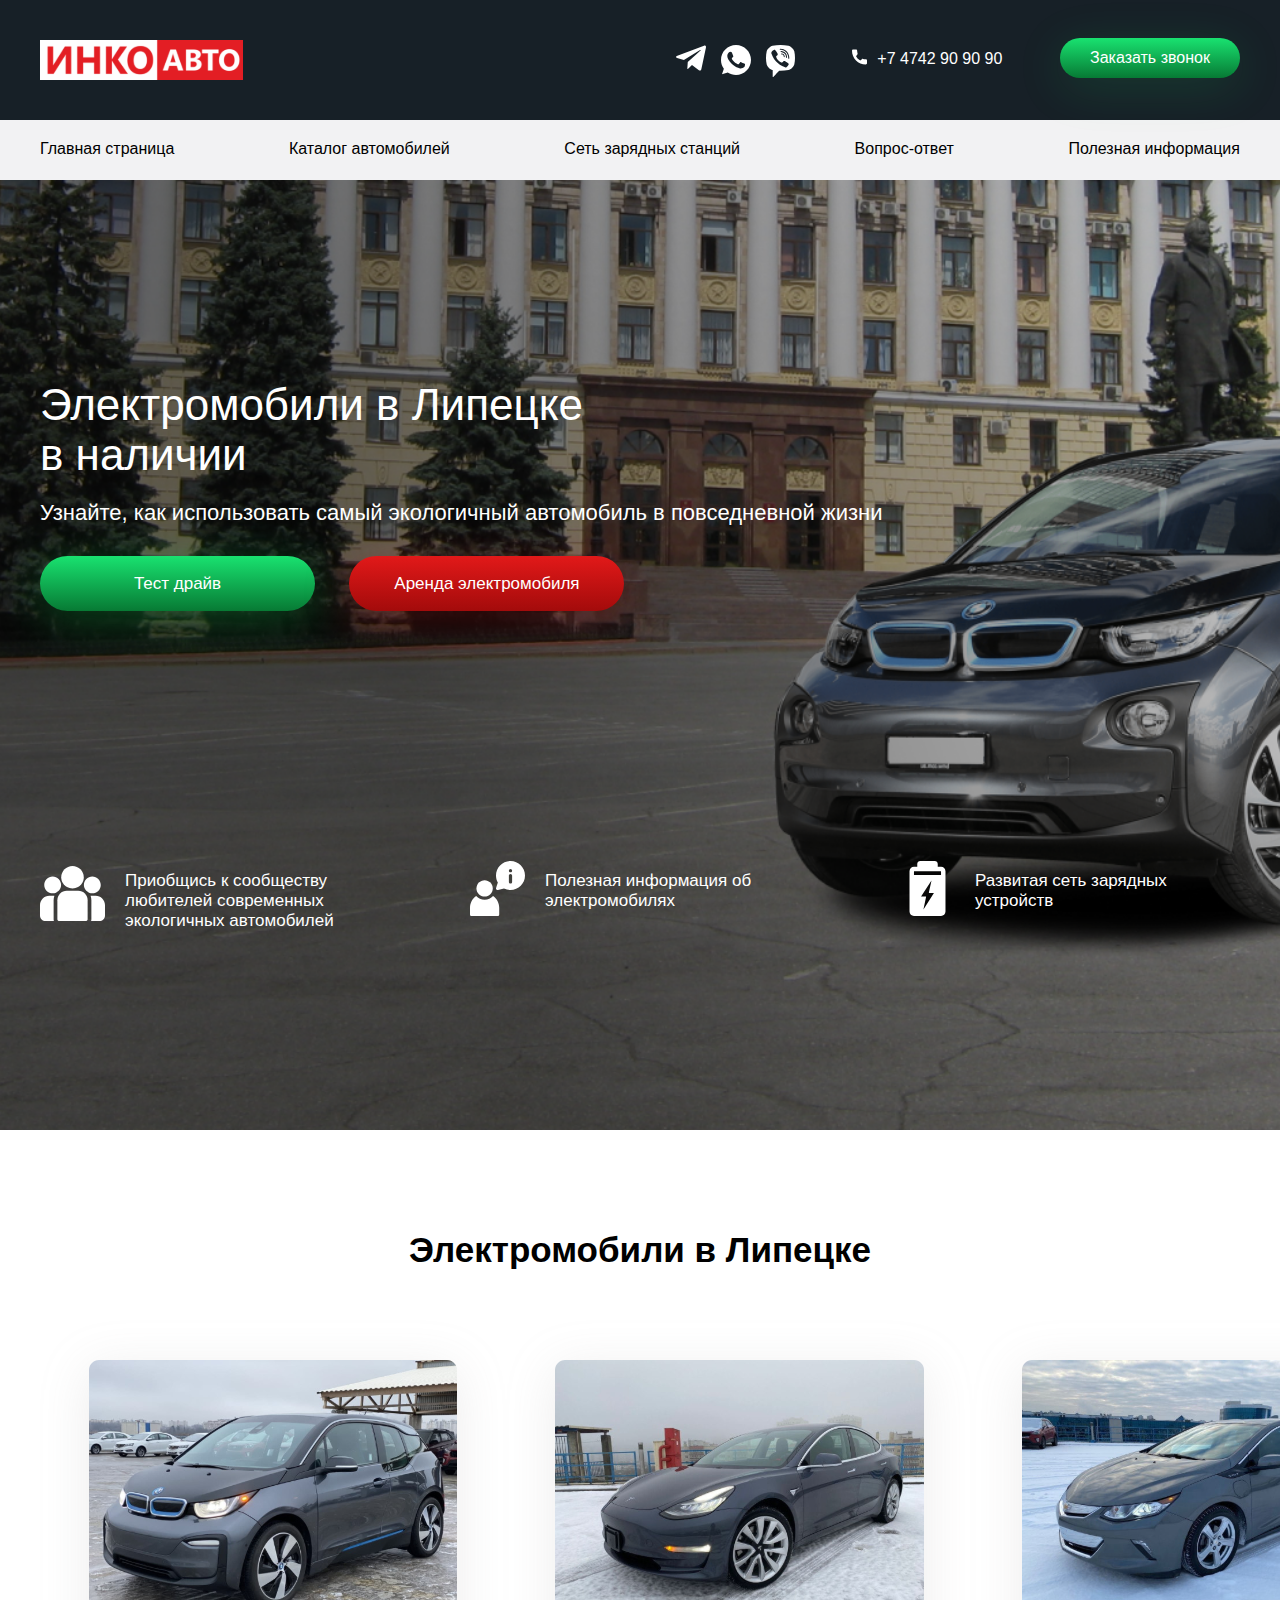
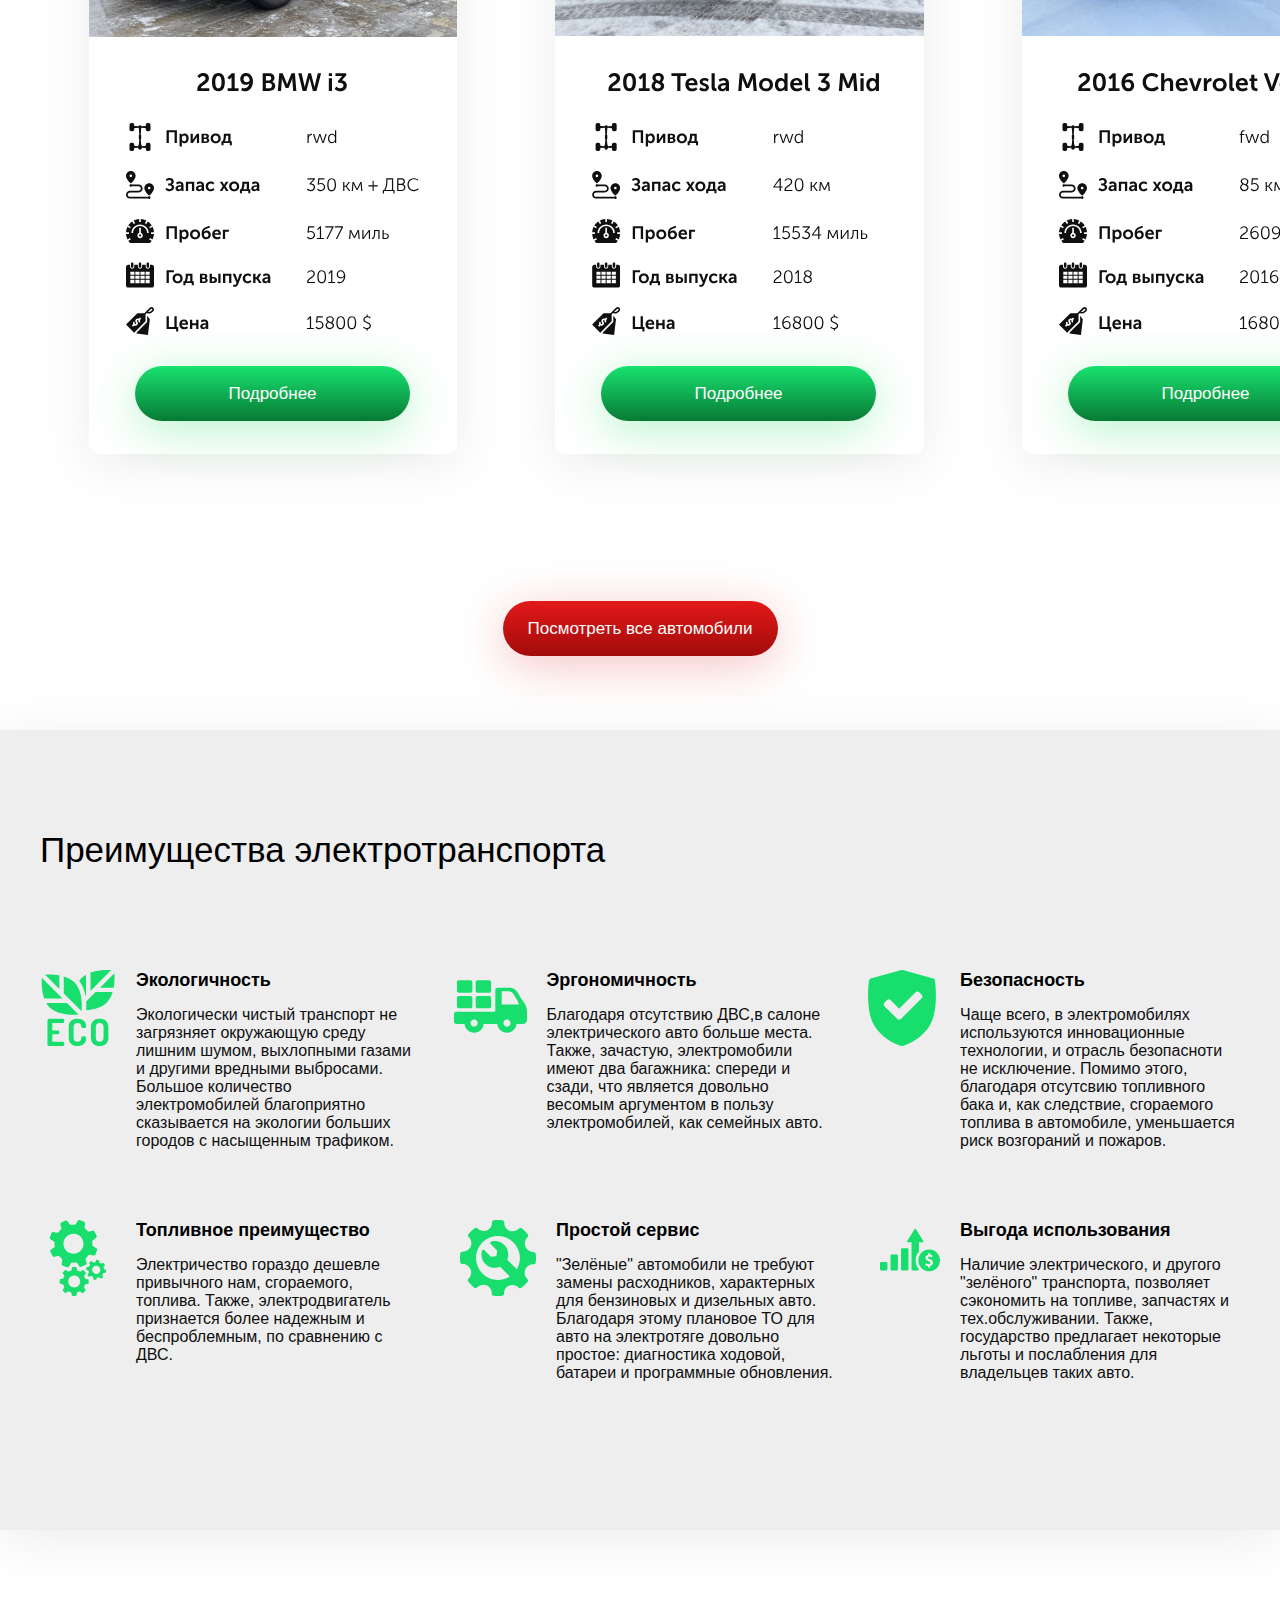
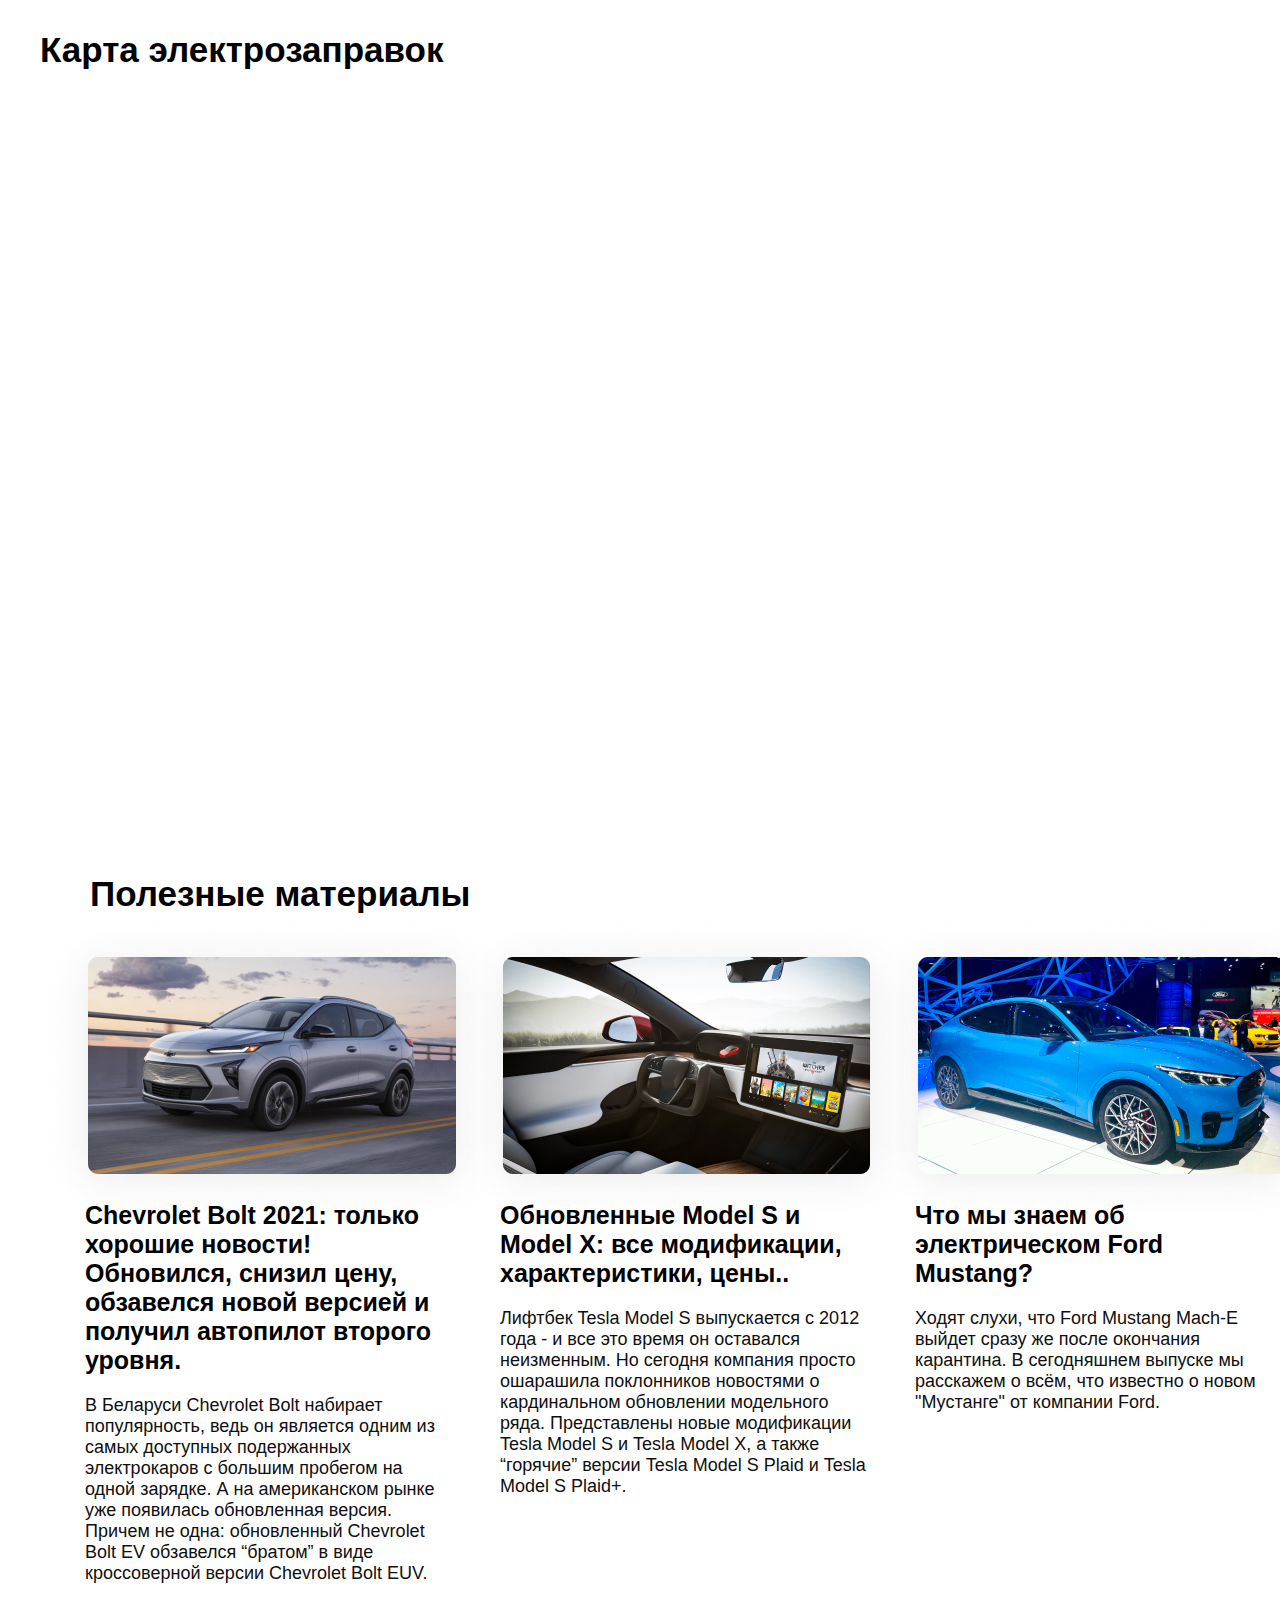
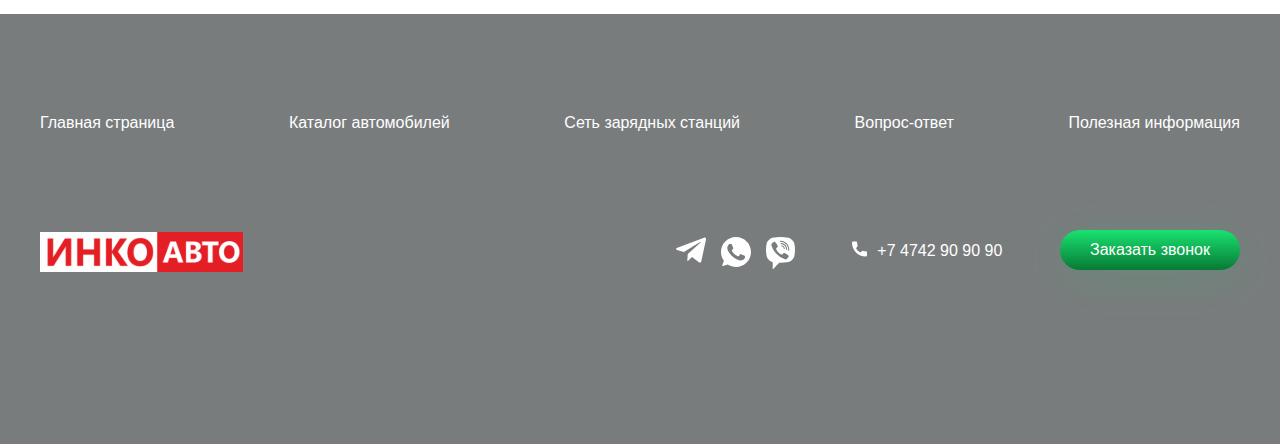
==== index.html @ ccc59e03 "Add files via upload" ====
<!DOCTYPE html>
<html lang="en">
<head>
    <meta charset="UTF-8">
    <meta http-equiv="X-UA-Compatible" content="IE=edge">
    <meta name="viewport" content="width=device-width, initial-scale=1.0">
    <title>IncoAuto</title>
    <link rel="stylesheet" href="css/style.min.css">
</head>
<body>
    <header class="header">
        <div class="close_header">
            <img src="icons/redclose.png" alt="">
        </div>
        <div class="container">
            <nav>
                <div class="header__logo">
                    <img src="icons/logo/Инко Авто 1.svg" alt="logo">
                </div>
        
                <div class="messanges">
                    <div class="messange__item">
                        <img src="icons/message/telegramm.svg" alt="">
                    </div>
                    <div class="messange__item">
                        <img src="icons/message/whatsap.svg" alt="">
                    </div>
                    <div class="messange__item">
                        <img src="icons/message/link.svg" alt="">
                    </div>
                </div>
                <div class="header__phone">
                    <img src="icons/message/phone.svg" alt="">
                    <div class="phone">+7 4742 90 90 90</div>
                </div>
                <button class="phone__btn" data-open >Заказать звонок</button>
            </nav>
        </div>
    </header>

    <div class="menu">
        <div class="container">
            <ul class="menu__items">
                <li class="menu__item"><a href="index.html" class="menu__link">Главная cтраница</a></li>
                <li class="menu__item"><a href="index-catalog.html" class="menu__link">Каталог автомобилей</a></li>
                <li class="menu__item"><a href="index-network.html" class="menu__link">Сеть зарядных станций</a></li>
                <li class="menu__item"><a href="index-qestion.html" class="menu__link">Вопрос-ответ</a></li>
                <li class="menu__item"><a href="index-info.html" class="menu__link">Полезная информация</a></li>
            </ul>
        </div>
    </div>

    <section class="promo">
        <div class="triggers"></div>
            <div class="arrow">
                <span class="rotateR"></span>
                <span class="rotateL"></span>
            </div>
            <div class="hamburger">
                <span></span>
                <span></span>
                <span></span>
            </div>
        
        <div class="container">
            <div class="title title_fz44 promo__title">Электромобили в Липецке<br> в наличии</div>
            <div class="promo__subtitle">Узнайте, как использовать самый экологичный автомобиль в повседневной жизни</div>
            <button class="promo_btn-green btn">Тест драйв</button>
            <button class="promo_btn-red btn">Аренда электромобиля</button>

            <div class="promo__wrapper">
                <div class="promo__item">
                    <div class="item__icon">
                        <img src="icons/promo/group 1.svg" alt="">
                    </div>
                    <div class="descr">Приобщись к сообществу любителей современных экологичных  автомобилей</div>
                </div>
                <div class="promo__item">
                    <div class="item__icon">
                        <img src="icons/promo/information 1.svg" alt="">
                    </div>
                    <div class="descr">Полезная информация об электромобилях</div>
                </div>
                <div class="promo__item mt_item">
                    <div class="item__icon">
                        <img src="icons/promo/battery 1.svg" alt="">
                    </div>
                    <div class="descr">Развитая сеть зарядных устройств</div>
                </div>
            </div>
        </div>
    </section>



    <section class="card">
        <div class="container">
            <div class="title title_fz35 card__title">Электромобили в Липецке </div>
            <div class="card__wrapper">
                <div class="car__photo">
                    <img src="img/cars/1 card (1).svg" alt="">
                    <button class="promo_btn-green btn card__btn">Подробнее</button>
                </div>
                
                <div class="car__photo">
                    <img src="img/cars/2 card.svg" alt="">
                    <button class="promo_btn-green btn card__btn">Подробнее</button>
                </div>
                <div class="car__photo">
                    <img src="img/cars/3 card.svg" alt="">
                    <button class="promo_btn-green btn card__btn">Подробнее</button>
                </div>
            </div>
            <a href="index-catalog.html" class="catalog_link"><button class="promo_btn-red btn red_butn">Посмотреть все автомобили</button></a>
        </div>
    </section>

   <section class="ecodrive">
        <div class="container">
            <div class="title title_fz35 ecodrive__title">Преимущества электротранспорта</div>

            <div class="ecodrive__wrapper">
                <div class="ecodrive__items">
                    
                        <div class="ecodrive_icon">
                            <img src="icons/eco/eco 1.svg" alt="">
                        </div>
                        <div class="eco_text">
                            <div class="title title_fz18 eco__title">Экологичность</div>
                            <div class="ecodrive__descr">Экологически чистый транспорт не загрязняет окружающую среду лишним шумом, выхлопными газами и другими вредными выбросами. Большое количество электромобилей благоприятно сказывается на экологии больших городов с насыщенным трафиком.</div>
                        </div>
                    
                </div>
                <div class="ecodrive__items">
                    
                        <div class="ecodrive_icon">
                            <img src="icons/eco//truck 1.svg" alt="">
                        </div>
                        <div class="eco_text">
                            <div class="title title_fz18 eco__title">Эргономичность</div>
                            <div class="ecodrive__descr">Благодаря отсутствию ДВС,в салоне электрического авто больше места. Также, зачастую, электромобили имеют два багажника: спереди и сзади, что является довольно весомым аргументом в пользу электромобилей, как семейных авто.</div>
                        </div>
                    
                </div>
                <div class="ecodrive__items">
                    
                        <div class="ecodrive_icon">
                            <img src="icons/eco/secure 1.svg" alt="">
                        </div>
                        <div class="eco_text">
                            <div class="title title_fz18 eco__title">Безопасность</div>
                            <div class="ecodrive__descr">Чаще всего, в электромобилях используются инновационные технологии, и отрасль безопасноти не исключение. Помимо этого, благодаря отсутсвию топливного бака и, как следствие, сгораемого топлива в автомобиле, уменьшается риск возгораний и пожаров.</div>
                        </div>
                    
                </div>
                <div class="ecodrive__items mt40px">
                    
                        <div class="ecodrive_icon">
                            <img src="icons/eco/settings 1.svg" alt="">
                        </div>
                        <div class="eco_text">
                            <div class="title title_fz18 eco__title">Топливное преимущество</div>
                            <div class="ecodrive__descr">Электричество гораздо дешевле привычного нам, сгораемого, топлива. Также, электродвигатель признается более надежным и беспроблемным, по сравнению с ДВС.</div>
                        </div>
                    
                </div>
                <div class="ecodrive__items mt40px">
                    
                        <div class="ecodrive_icon">
                            <img src="icons/eco/repairing-service 1.svg" alt="">
                        </div>
                        <div class="eco_text">
                            <div class="title title_fz18 eco__title">Простой сервис</div>
                            <div class="ecodrive__descr">"Зелёные" автомобили не требуют замены расходников, характерных для бензиновых и дизельных авто. Благодаря этому плановое ТО для авто на электротяге довольно простое: диагностика ходовой, батареи и программные обновления.</div>
                        </div>
                    
                </div>
                <div class="ecodrive__items mt40px">
                    
                        <div class="ecodrive_icon">
                            <img src="icons/eco/growth 1.svg" alt="">
                        </div>
                        <div class="eco_text">
                            <div class="title title_fz18 eco__title">Выгода использования</div>
                            <div class="ecodrive__descr">Наличие электрического, и другого "зелёного" транспорта, позволяет сэкономить на топливе, запчастях и тех.обслуживании. Также, государство предлагает некоторые льготы и послабления для владельцев таких авто.</div>
                        </div>
                    
                </div>
            </div>
        </div>
    </section>

    <section class="map">
        <div class="container">
            <div class="title title_fz35 map__title">Карта электрозаправок</div>
        </div>
            <iframe src="https://www.google.com/maps/embed?pb=!1m18!1m12!1m3!1d19380.865412486615!2d39.551150574316395!3d52.61285289999999!2m3!1f0!2f0!3f0!3m2!1i1024!2i768!4f13.1!3m3!1m2!1s0x413a149269acd211%3A0x63f0d8a5ff42d736!2sCharging%20Station!5e0!3m2!1sru!2sru!4v1681631371247!5m2!1sru!2sru" width="100%" height="600" style="border:0;" allowfullscreen="" loading="lazy" referrerpolicy="no-referrer-when-downgrade">
            </iframe>
       
    </section>

    <section class="materials">
        <div class="container">
            <div class="title title_fz35 materials_title">Полезные материалы</div>
            <div class="materials__wrapper">
                <div class="materials__item">
                    <img src="img/material/2022-Chevrolet-BoltEUV-010-1-1280x720_large 1.png" alt="">
                    <div class="materials_text">
                        <div class="title title_fz20 materials__title">Chevrolet Bolt 2021: только хорошие новости! Обновился, снизил цену, обзавелся новой версией   и получил автопилот второго уровня.</div>
                        <div class="materials__descr">В Беларуси Chevrolet Bolt набирает популярность, ведь он является одним из самых доступных подержанных электрокаров с большим пробегом на одной зарядке. А на американском рынке уже появилась обновленная версия. Причем не одна: обновленный Chevrolet Bolt EV обзавелся “братом” в виде кроссоверной версии Chevrolet Bolt EUV.</div>
                    </div>
                </div>
                <div class="materials__item">
                    <img src="img/material/1611824721_6 1.png" alt="">
                    <div class="materials_text">
                        <div class="title title_fz20 materials__title">Обновленные Model S и Model X: все модификации, характеристики, цены..</div>
                        <div class="materials__descr">Лифтбек Tesla Model S выпускается с 2012 года - и все это время он оставался неизменным. Но сегодня компания просто ошарашила поклонников новостями о кардинальном обновлении модельного ряда. Представлены новые модификации Tesla Model S и Tesla Model X,  а также “горячие” версии Tesla Model S Plaid и Tesla Model S Plaid+.</div>
                    </div>
                </div>
                <div class="materials__item">
                    <img src="img/material/Ford_Mustang_Mach-E_GT 1.png" alt="">
                    <div class="materials_text">
                        <div class="title title_fz20 materials__title">Что мы знаем об электрическом Ford Mustang?</div>
                        <div class="materials__descr">Ходят слухи, что Ford Mustang Mach-E выйдет сразу же после окончания карантина. В сегодняшнем выпуске мы расскажем о всём, что известно о новом "Мустанге" от компании Ford.</div>
                    </div>
                </div>
            </div>
        </div>
    </section>

    <footer class="footer">
        <div class="container">
            <ul class="menu__items">
                <li class="menu__item"><a href="#" class="menu__link">Главная cтраница</a></li>
                <li class="menu__item"><a href="#" class="menu__link">Каталог автомобилей</a></li>
                <li class="menu__item"><a href="#" class="menu__link">Сеть зарядных станций</a></li>
                <li class="menu__item"><a href="#" class="menu__link">Вопрос-ответ</a></li>
                <li class="menu__item"><a href="#" class="menu__link">Полезная информация</a></li>
            </ul>
            <nav>
                <div class="header__logo">
                    <img src="icons/logo/Инко Авто 1.svg" alt="logo">
                </div>
        
                <div class="messanges">
                    <div class="messange__item">
                        <img src="icons/message/telegramm.svg" alt="">
                    </div>
                    <div class="messange__item">
                        <img src="icons/message/whatsap.svg" alt="">
                    </div>
                    <div class="messange__item">
                        <img src="icons/message/link.svg" alt="">
                    </div>
                </div>
                <div class="header__phone">
                    <img src="icons/message/phone.svg" alt="">
                    <div class="phone">+7 4742 90 90 90</div>
                </div>
                <button class="phone__btn" data-open>Заказать звонок</button>
            </nav>
        </div>
    </footer>


    <div class="modal">
        <div class="modal__window">
            <div class="modal__content">
                
                <div class="modal_img">
                    <img src="img/modal/connection.png" alt="">
                </div>
                
                <div class="text"> 
                    <div class="close" data-close>
                        <img src="icons/Close.png" alt="">
                    </div>
                    <div class="title title_fz25 modal__title">Заказать обратный звонок</div>
                    <div class="modal__subtitle">Отправьте нам свой номер телефона и мы<br> Вам позвоним!</div>
                    <form action="" class="add">
                        <input required placeholder="Ваше имя" name="name" type="text" class="modal_input" >
                        <input required placeholder="Ваш номер телефона" name="phone" type="phone" class="modal_input">
                        <div class="policy"><input type="checkbox" class="checkbox">Я принимаю пользовательское соглашение</div>
                        <button class="modal_btn">Отправить</button>
                    </form>
                </div>
            </div>
        </div>
    </div>

    <script src="js/script.js"></script>
</body>
</html>
---- css/style.min.css ----
.title_fz44{font-size:44px}.title_fz35{font-size:35px}.title_fz18{font-size:18px}.title_fz25{font-size:25px}.card{min-height:1100px}.card__wrapper{display:flex;justify-content:space-around;margin-top:50px}.card .card__btn{position:relative;top:-180px;left:95px}.card__title{font-weight:700;text-align:center}.card .btn{margin-top:30px;font-size:17px;color:#fff;width:275px;height:55px;border:none;border-radius:50px}.card .btn:hover{background:#fff;color:#000;transition:.6s}.card .catalog_link{text-decoration:none}.card .red_butn{display:block;margin:0 auto;margin-top:0}.catalog{min-height:2850px}.catalog__wrapper{display:flex;justify-content:space-around}.catalog .margin-top{margin-top:50px}.catalog__photo{height:720px}.catalog__btn{position:relative;top:-180px;left:95px}.catalog__title{font-weight:700}.catalog .btn{margin-top:30px;font-size:17px;color:#fff;width:275px;height:55px;border:none;border-radius:50px}.catalog .btn:hover{background:#fff;color:#000;transition:.6s}.catalog .red_butn{display:block;margin:0 auto;margin-top:0}.catalog .offer_slider{width:650px;margin-top:50px;display:flex;flex-direction:column;align-items:flex-end}.catalog .offer__slider-counter{display:flex;justify-content:center;align-items:center;font-size:24px;color:rgba(0,0,0,.5)}.catalog .offer__slide{width:100%;height:390px}.catalog .offer__slide img{width:100%;height:100%;-o-object-fit:cover;object-fit:cover}.catalog .offer__slider-next{margin-left:10px;cursor:pointer}.catalog .offer__slider #current{font-size:48px;font-weight:700;text-align:center;color:#000}.catalog .offer__slider-prev{margin-right:10px;cursor:pointer}.catalog .offer__slider-wrapper{width:50%;margin-top:15px;box-shadow:0 4px 30px rgba(0,0,0,.25);display:block;margin:0 auto}.ecodrive{height:700px;background-color:#eee;box-shadow:0px 9px 49px rgba(142,136,136,.16)}.ecodrive__wrapper{margin-top:100px;flex-wrap:wrap;display:flex;justify-content:space-between}.ecodrive .eco__title{font-weight:700}.ecodrive__items{display:flex}.ecodrive__descr{margin-top:15px;font-size:16px;color:#0f0f10}.ecodrive .eco_text{width:280px;margin-left:20px}.ecodrive .mt40px{margin-top:70px}.footer{height:330px;padding-top:100px;background:#797c7d}.footer .menu__items{display:flex;justify-content:space-between}.footer .menu__item a{color:#fff}.footer nav{display:flex;justify-content:space-between;margin-top:90px}.footer .messanges{display:flex;margin-left:360px;margin-top:15px}.footer .messanges .messange__item{margin-left:15px;cursor:pointer}.footer .header__logo{margin-top:10px;cursor:pointer}.footer .header__phone{display:flex}.footer .header__phone img{width:15px}.footer .header__phone .phone{color:#fff;font-size:16px;margin-top:20px;margin-left:10px}.footer .phone__btn{width:180px;height:40px;cursor:pointer;background:linear-gradient(360deg, #077A34 0%, #19E270 100%);box-shadow:0px 9px 48px rgba(24,220,109,.15);border-radius:43px;border:none;color:#fff;font-size:16px;margin-top:8px}.footer .phone__btn:hover{background:#fff;color:#000;border:1px solid #18de6e}.header{height:90px;background-color:#172027;padding-top:30px}.header nav{display:flex;justify-content:space-between}.header .messanges{display:flex;margin-left:360px;margin-top:15px}.header .messanges .messange__item{margin-left:15px;cursor:pointer}.header .header__logo{margin-top:10px;cursor:pointer}.header .header__phone{display:flex}.header .header__phone img{width:15px}.header .header__phone .phone{color:#fff;font-size:16px;margin-top:20px;margin-left:10px}.header .phone__btn{width:180px;height:40px;cursor:pointer;background:linear-gradient(360deg, #077A34 0%, #19E270 100%);box-shadow:0px 9px 48px rgba(24,220,109,.15);border-radius:43px;border:none;color:#fff;font-size:16px;margin-top:8px}.header .phone__btn:hover{background:#fff;color:#000;border:1px solid #18de6e}.information{min-height:1500px}.information_item{display:flex;justify-content:space-between}.information .info_text{margin-top:40px}.information .info_title{font-size:25px;color:#0f0f10;font-weight:600}.information .info_descr{margin-top:20px;font-size:17px;color:#0f0f10}.map__title{font-weight:700}.map iframe{margin-top:100px}.materials__wrapper{display:flex;justify-content:space-between}.materials_title{font-weight:700;margin-left:50px}.materials__item{width:370px}.materials_text{position:relative;left:45px;bottom:30px}.materials__title{font-weight:700;font-size:25px}.materials__descr{font-size:18px;margin-top:20px;color:#0f0f10}.menu{height:40px;background:#f2f2f3;padding-top:20px}.menu .menu__items{display:flex;justify-content:space-between}.menu__item{list-style-type:none}.menu__link{color:#000}.menu__link:hover{text-decoration:underline}.modal{position:fixed;top:0;left:0;z-index:1050;width:100%;display:none;height:100%;overflow:hidden;background-color:rgba(0,0,0,.5)}.modal__window{max-width:950px;margin:250px auto}.modal__content{display:flex;position:relative;width:100%;background-color:#fff;border-radius:4px;max-height:473px}.modal .text{width:475px}.modal .add{display:flex;flex-direction:column;margin-top:20px;align-items:center}.modal_input{width:320px;height:55px;background:#fff;box-shadow:0px 5px 48px rgba(49,47,47,.1);border-radius:43px;margin-top:15px;border:none;font-size:17px;padding:0 10px 0 10px}.modal .policy{margin-top:15px}.modal_btn{width:316px;height:52px;background:linear-gradient(360deg, #077A34 0%, #19E270 100%);box-shadow:0px 9px 48px rgba(24,220,109,.322);border-radius:43px;border:none;font-size:17px;line-height:18px;text-align:center;color:#fff;margin-top:30px;cursor:pointer}.modal_btn:hover{background:#fff;color:#18de6e;transition:1s;border:1px solid #18de6e}.modal__title{text-align:center;margin-top:60px;font-weight:700}.modal__subtitle{text-align:center}.modal .close{position:absolute;top:15px;right:15px;cursor:pointer}.network{min-height:850px}.network iframe{margin-top:50px}.network__title{font-weight:700}.network .restange_textarea{width:440px;height:110px;background:#fff;box-shadow:0px 5px 48px rgba(49,47,47,.1);border-radius:10px;border:none;padding:20px 10px 0 20px;margin-top:15px;font-size:17px;line-height:18px;color:#c6c5c5}.network .restange__window{max-width:1140px;margin:250px auto;box-shadow:0px 5px 48px rgba(49,47,47,.1)}.network .restange__content{display:flex;width:100%;background-color:#fff;border-radius:4px;max-height:580px}.network .restange .text{width:475px}.network .restange .add{display:flex;flex-direction:column;margin-top:20px;align-items:center}.network .restange_input{width:445px;height:55px;background:#fff;box-shadow:0px 5px 48px rgba(49,47,47,.1);border-radius:43px;margin-top:15px;border:none;font-size:17px;padding:0 20px 0 10px}.network .restange .subinput{margin-top:15px;text-align:center}.network .restange_btn{width:316px;height:52px;background:linear-gradient(360deg, #077A34 0%, #19E270 100%);box-shadow:0px 9px 48px rgba(24,220,109,.322);border-radius:43px;border:none;font-size:17px;line-height:18px;text-align:center;color:#fff;margin-top:30px;cursor:pointer}.network .restange_btn:hover{background:#fff;color:#18de6e;transition:1s;border:1px solid #18de6e}.network .restange__title{margin-top:30px;font-weight:700;font-size:20px}.network .restange_img img{height:675px;width:600px;position:relative;bottom:43px;right:44px}.promo{height:750px;padding-top:200px;background:url("../img/section__promo/main_bg.png") center center/cover no-repeat}.promo__title{color:#fff}.promo__subtitle{font-size:22px;color:#fff;margin-top:20px}.promo_btn-green{background:linear-gradient(360deg, #077A34 0%, #19E270 100%);box-shadow:0px 9px 48px rgba(24,220,83,.308)}.promo_btn-red{background:linear-gradient(360deg, #a30b0b 0%, #e21919 100%);box-shadow:0px 9px 48px rgba(220,24,24,.26);margin-left:30px}.promo .btn{margin-top:30px;font-size:17px;color:#fff;width:275px;height:55px;border:none;border-radius:50px}.promo .btn:hover{background:#fff;color:#000;transition:.6s}.promo__wrapper{display:flex;justify-content:space-between;margin-top:250px}.promo__item{display:flex;width:340px}.promo__item .descr{margin-left:20px;margin-top:10px;font-size:17px;color:#fff}.question{min-height:900px}.question_title{font-weight:700}.question__title{font-size:35px;font-weight:700;margin-top:50px}.question__wrapper{margin-top:100px}.question_item{width:1120px;box-shadow:0px 5px 48px rgba(49,47,47,.144);border-radius:20px;padding:10px 30px 10px 30px;margin-top:20px}.question_reimes{width:1100px;display:flex;justify-content:space-between;align-items:center}.question_text{font-size:20px;color:#0f0f10;font-weight:700}.question .question_arrow.active{transform:rotate(180deg)}.question_reimer .question_descr{position:absolute;visibility:hidden;opacity:0;width:1110px;margin-top:15px}.question_reimer .question_descr.active{visibility:visible;opacity:1}section{padding-top:100px}a{text-decoration:none}::-webkit-scrollbar{width:0}*{font-family:"Roboto",sans-serif;padding:0;margin:0}.arrow{z-index:10;transform:rotate(-90deg);position:absolute;top:20px;left:20px;height:20px;display:flex;flex-direction:column;justify-content:space-between;align-items:flex-end;cursor:pointer}.arrow span{display:none;width:30px;height:3px;background-color:#fff}.arrow .rotateR{transform:rotate(-37deg)}.arrow .rotateL{transform:rotate(37deg)}.triggers{position:absolute;top:0;left:0;width:100%;display:none;height:56px;background-color:rgba(0,0,0,.438)}.hamburger{position:absolute;top:20px;right:20px;height:20px;display:flex;flex-direction:column;justify-content:space-between;align-items:flex-end;cursor:pointer}.hamburger span{display:none;width:35px;height:3px;background-color:#fff}.close_header{position:absolute;display:none;top:15px;right:15px;cursor:pointer}@media(max-width: 1200px){.header{padding-right:20px;padding-left:20px}.header .messanges{margin-left:200px}.menu .menu__items{display:flex;justify-content:space-around}.promo{padding-left:40px;padding-right:40px}.promo__wrapper{flex-wrap:wrap;justify-content:space-around;margin-top:160px}.promo__item{width:457px}.promo .mt_item{margin-top:30px}.card{min-height:1740px}.card__wrapper{flex-wrap:wrap}.card .car__photo{width:466px;height:730px}.card .red_butn{margin-top:50px}}@media(max-width: 992px){.promo__title{font-size:40px}.promo__subtitle{font-size:18px}.promo .btn{width:245px}.promo__wrapper{margin-top:120px}.promo__wrapper .item__icon img{width:50px}.promo__wrapper .promo__item{width:305px;margin-top:20px}.promo__wrapper .descr{font-size:15px}.arrow span{display:block}.triggers{display:block}.hamburger span{display:block}.close_header{display:block}.header{position:fixed;top:0;left:-100%;height:100vh;width:30%;z-index:11;visibility:hidden;opacity:0;transition:.4s all;padding:30px;background-color:rgba(0,0,0,.5)}.header.active{left:0;visibility:visible;opacity:1}.header nav{display:flex;flex-direction:column}.header .header__logo{display:block;margin:0 auto;margin-top:60px}.header .phone__btn{position:absolute;bottom:100px;left:54px;display:block;margin:0 auto}.header .header__phone{position:absolute;bottom:150px;left:60px}.header .header__phone .phone{margin-top:2px;font-size:18px}.header .messanges{position:absolute;bottom:180px;margin-left:41px}.menu{position:fixed;top:-100%;height:200px;width:100%;z-index:10;visibility:hidden;opacity:0;transition:.4s all;padding-top:20px;background-color:rgba(0,0,0,.5)}.menu.active{top:0;visibility:visible;opacity:1}.menu__link{font-size:18px;color:#fff}.menu .menu__items{display:flex;flex-direction:column;align-items:center}.menu__item{margin-top:15px}.card{min-height:2450px}.card .red_butn{margin-top:50px}}.container{max-width:1200px;display:block;margin:0 auto}.offer__slider-prev img{width:100px}.offer__slider-next img{width:100px;transform:rotate(180deg)}.wrapper_mt{margin-top:50px}.btn{margin-top:30px;font-size:17px;color:#fff;width:275px;height:55px;border:none;border-radius:50px}.btn:hover{background:#fff;color:#000;transition:.6s}.height{height:150px}.show{display:block}.hide{display:none}/*# sourceMappingURL=style.min.css.map */
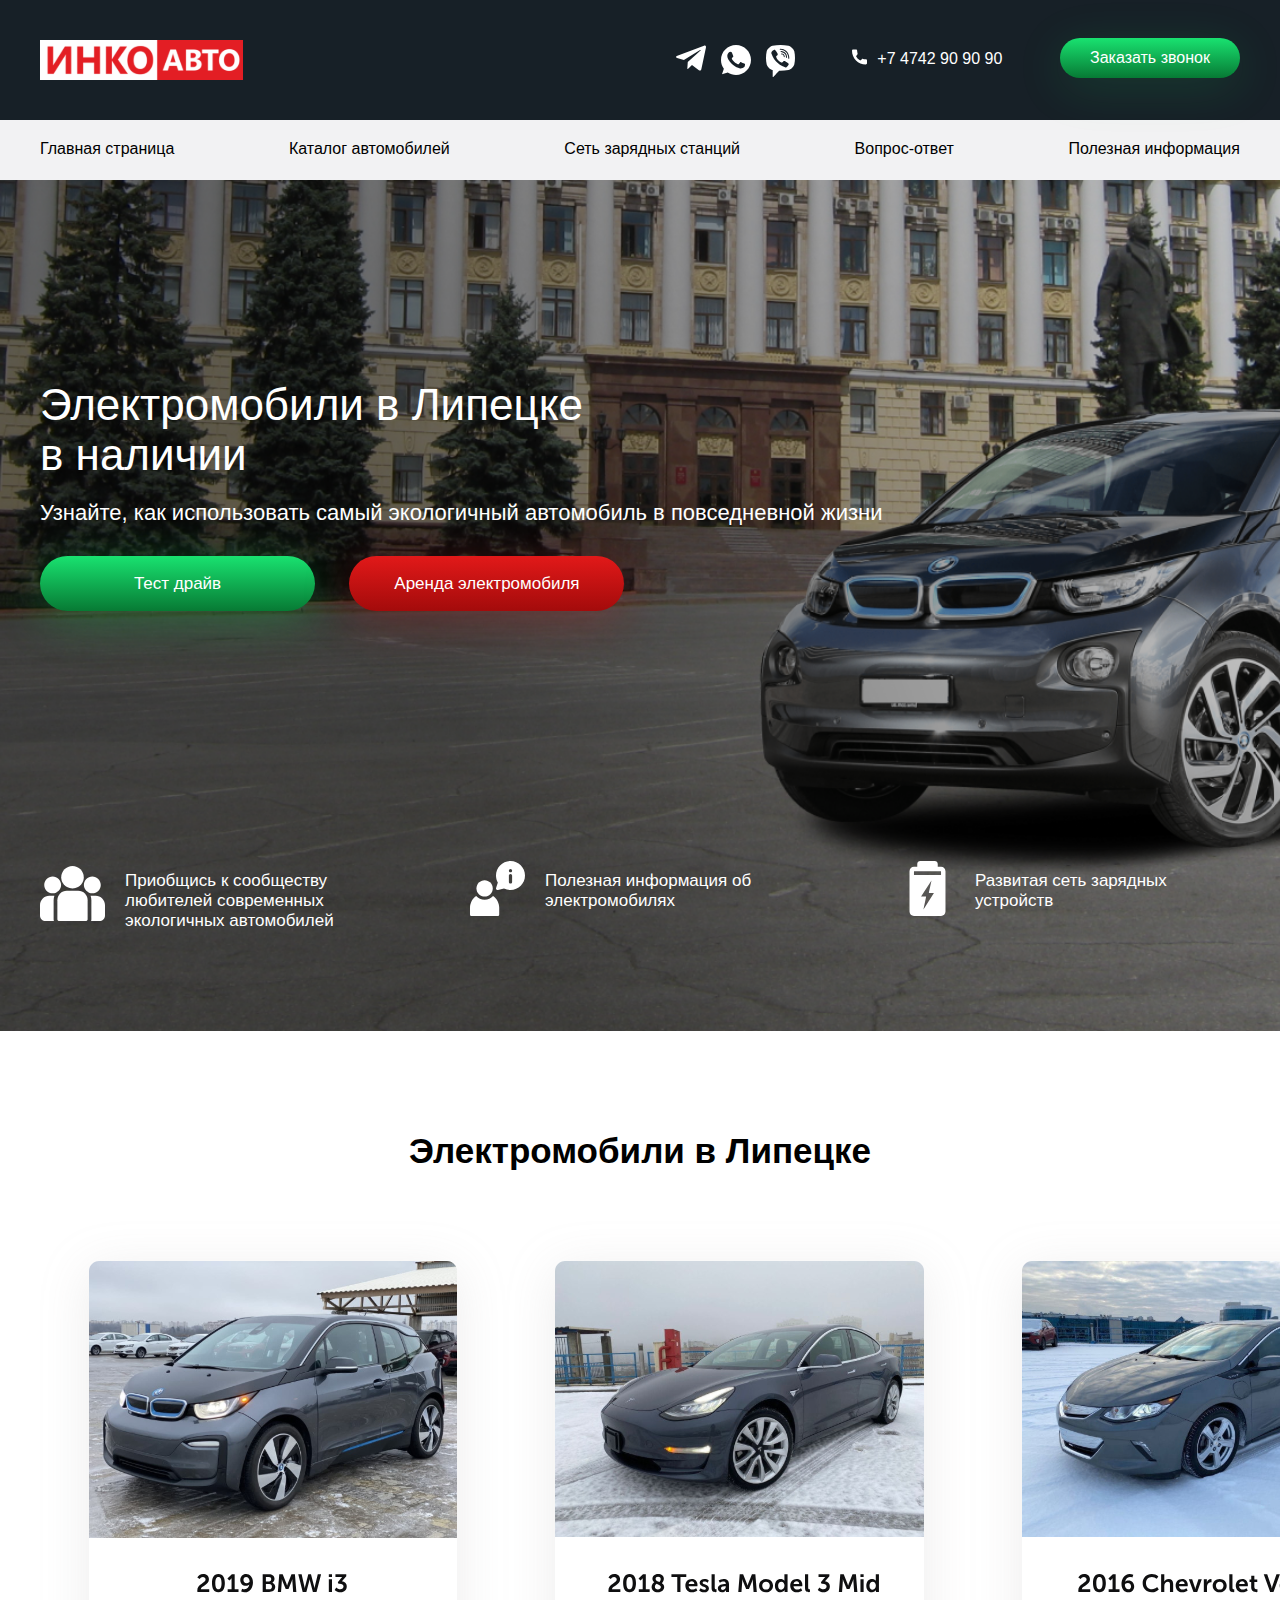
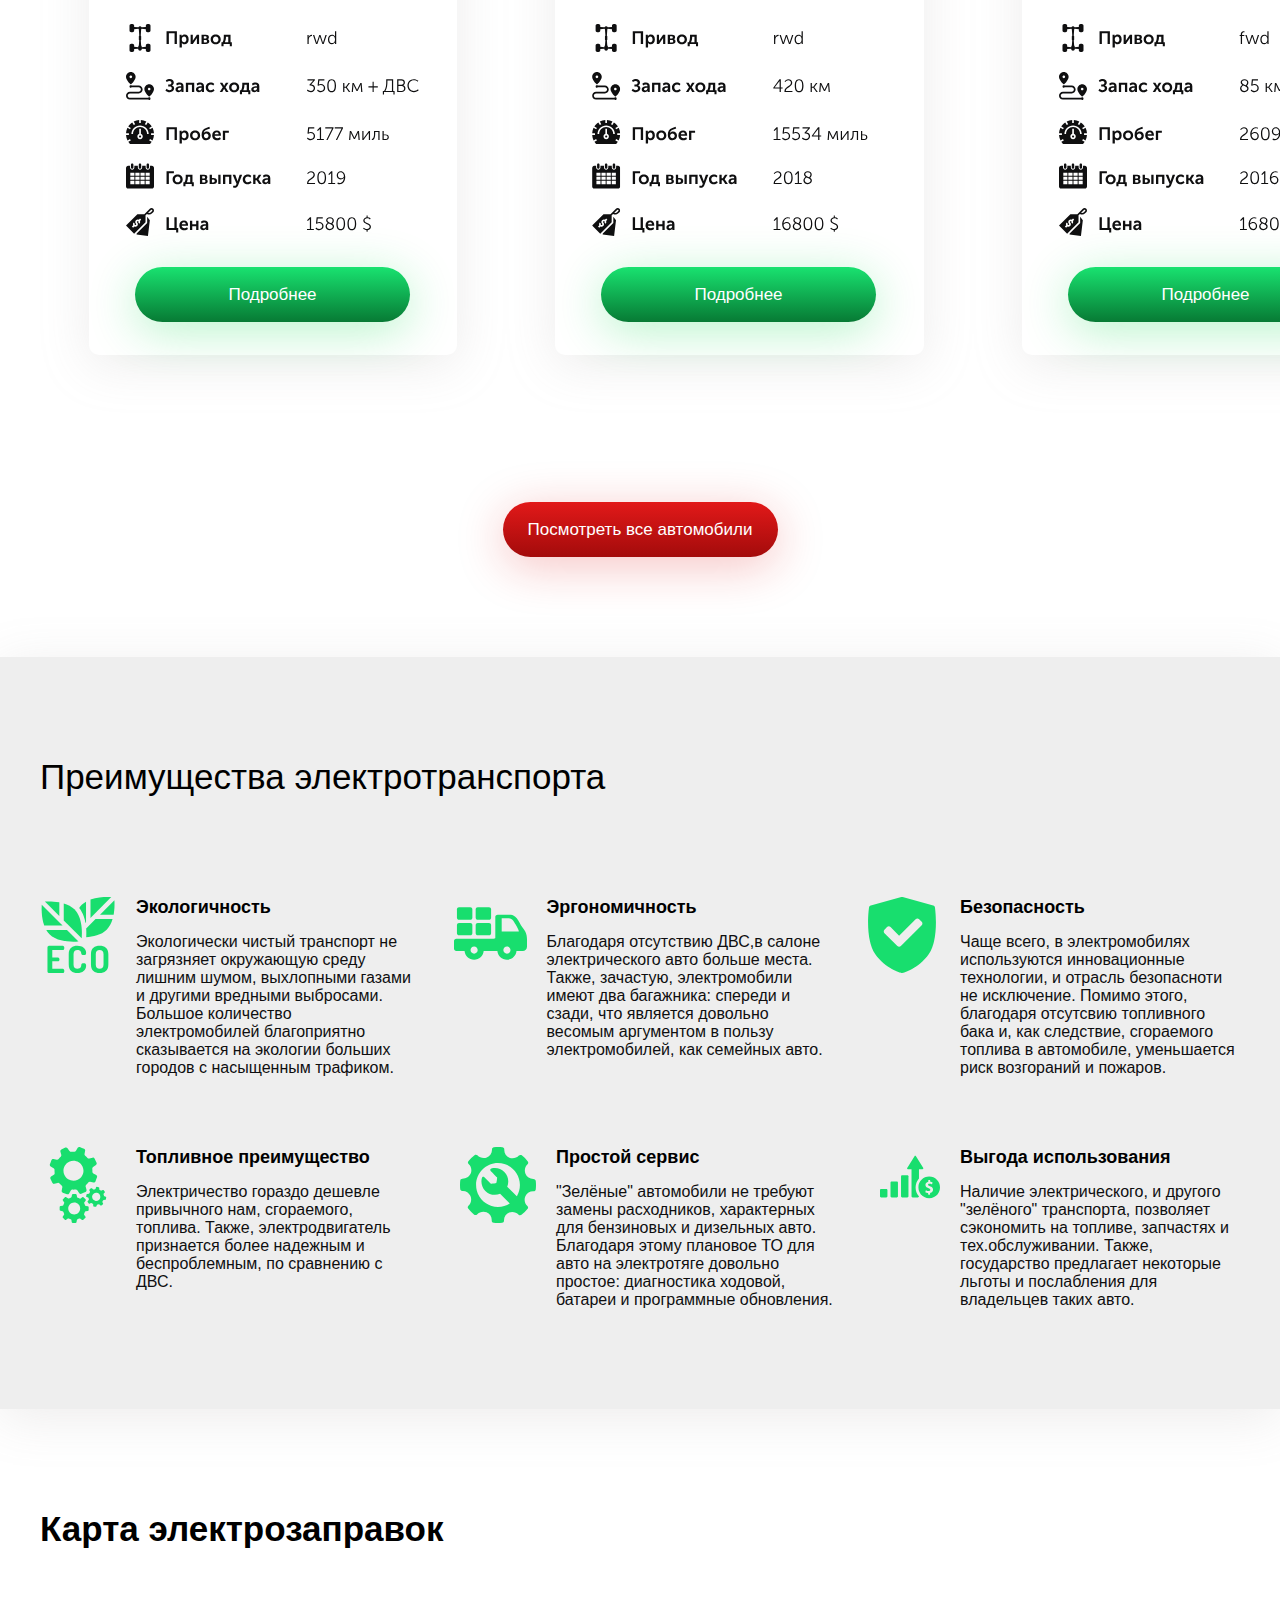
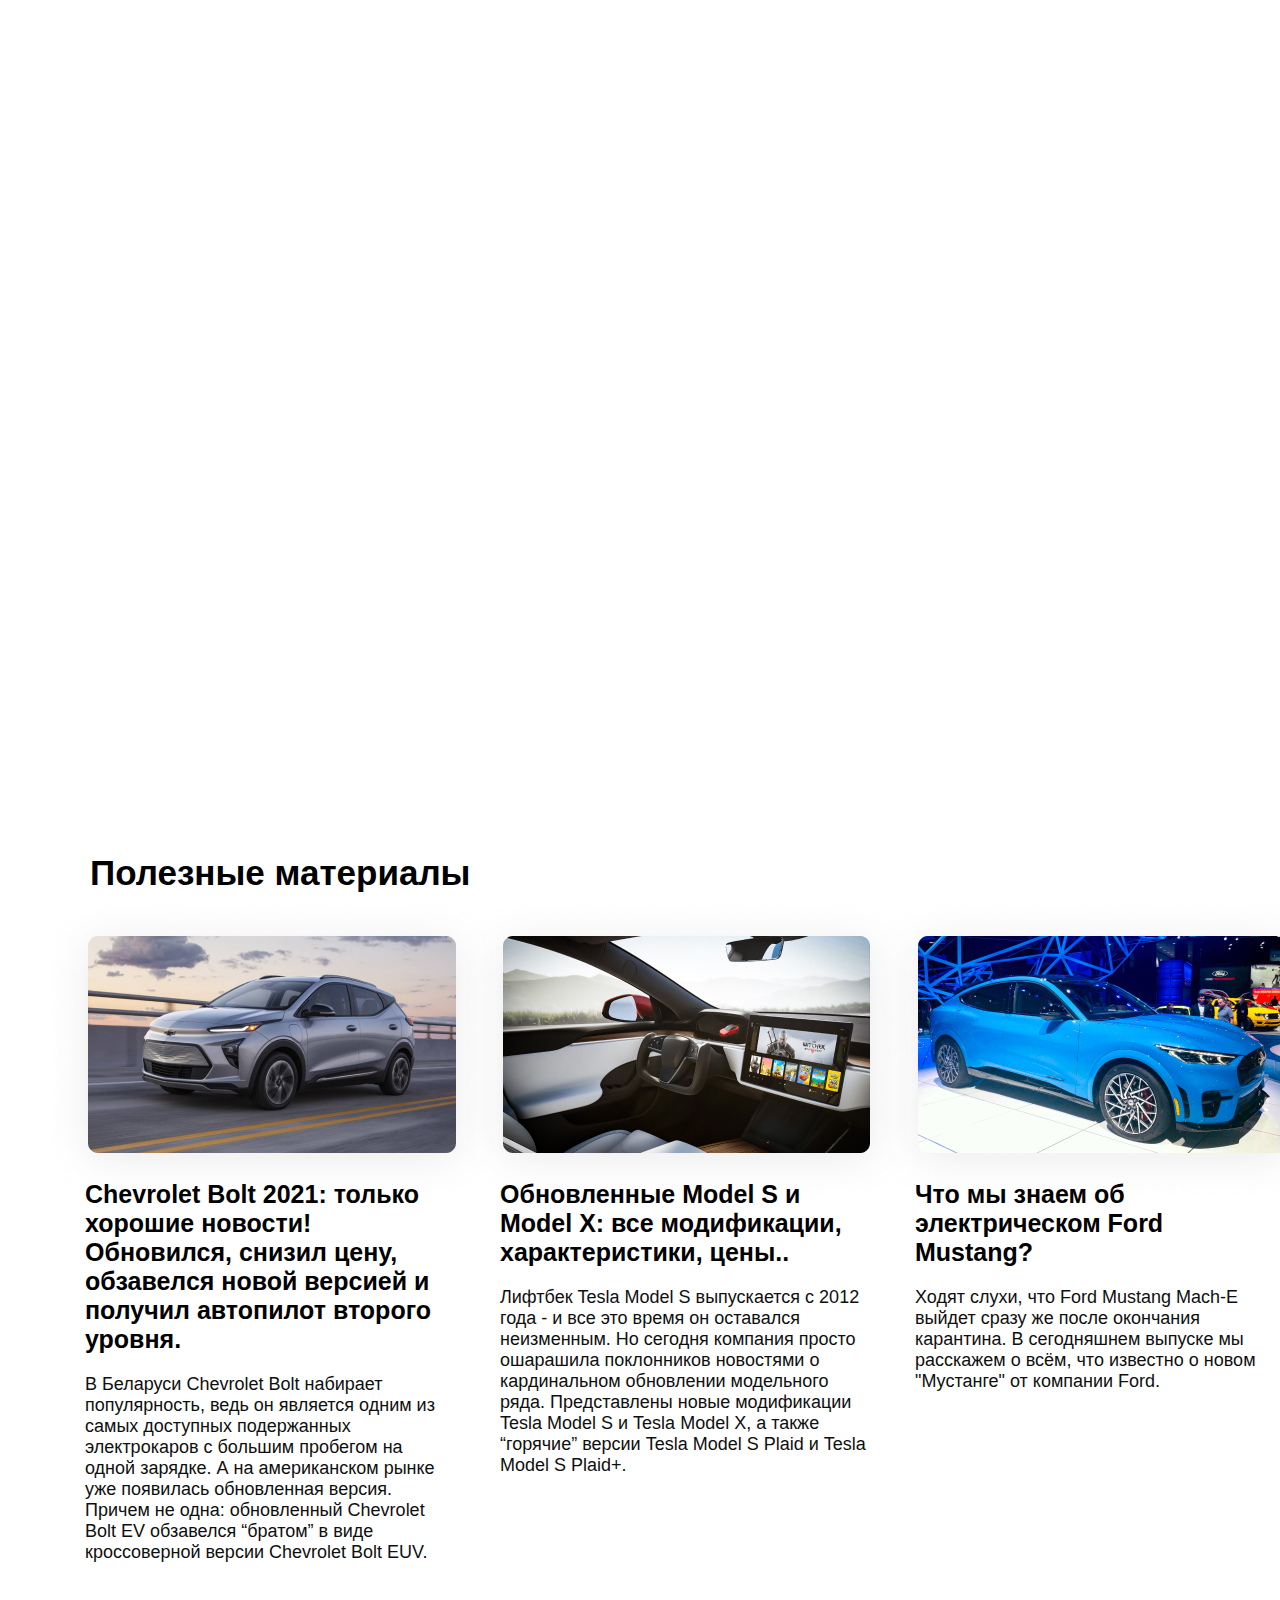
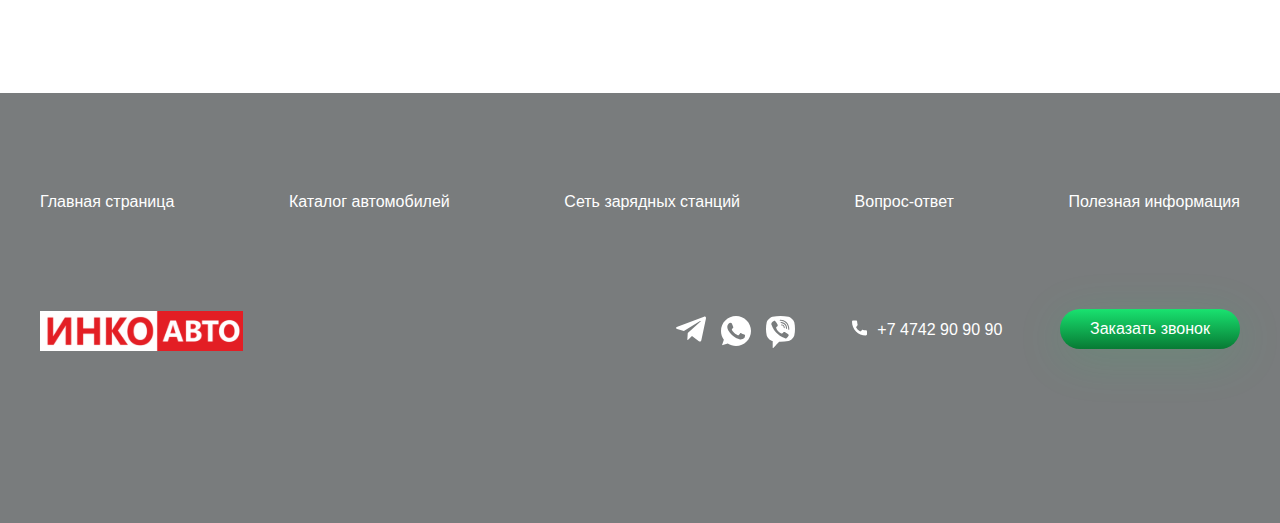
==== commit 0efce91e: "Add files via upload" ====
--- a/index.html
+++ b/index.html
@@ -14,9 +14,9 @@
         </div>
         <div class="container">
             <nav>
-                <div class="header__logo">
+                <a href="index.html" class="header__logo">
                     <img src="icons/logo/Инко Авто 1.svg" alt="logo">
-                </div>
+                </a>
         
                 <div class="messanges">
                     <div class="messange__item">
@@ -231,16 +231,16 @@
     <footer class="footer">
         <div class="container">
             <ul class="menu__items">
-                <li class="menu__item"><a href="#" class="menu__link">Главная cтраница</a></li>
-                <li class="menu__item"><a href="#" class="menu__link">Каталог автомобилей</a></li>
-                <li class="menu__item"><a href="#" class="menu__link">Сеть зарядных станций</a></li>
-                <li class="menu__item"><a href="#" class="menu__link">Вопрос-ответ</a></li>
-                <li class="menu__item"><a href="#" class="menu__link">Полезная информация</a></li>
+                <li class="menu__item"><a href="index.html" class="menu__link">Главная cтраница</a></li>
+                <li class="menu__item"><a href="index-catalog.html" class="menu__link">Каталог автомобилей</a></li>
+                <li class="menu__item"><a href="index-network.html" class="menu__link">Сеть зарядных станций</a></li>
+                <li class="menu__item"><a href="index-qestion.html" class="menu__link">Вопрос-ответ</a></li>
+                <li class="menu__item"><a href="index-info.html" class="menu__link">Полезная информация</a></li>
             </ul>
             <nav>
-                <div class="header__logo">
+                <a href="index.html" class="header__logo">
                     <img src="icons/logo/Инко Авто 1.svg" alt="logo">
-                </div>
+                </a>
         
                 <div class="messanges">
                     <div class="messange__item">
--- a/css/style.min.css
+++ b/css/style.min.css
@@ -1 +1 @@
-.title_fz44{font-size:44px}.title_fz35{font-size:35px}.title_fz18{font-size:18px}.title_fz25{font-size:25px}.card{min-height:1100px}.card__wrapper{display:flex;justify-content:space-around;margin-top:50px}.card .card__btn{position:relative;top:-180px;left:95px}.card__title{font-weight:700;text-align:center}.card .btn{margin-top:30px;font-size:17px;color:#fff;width:275px;height:55px;border:none;border-radius:50px}.card .btn:hover{background:#fff;color:#000;transition:.6s}.card .catalog_link{text-decoration:none}.card .red_butn{display:block;margin:0 auto;margin-top:0}.catalog{min-height:2850px}.catalog__wrapper{display:flex;justify-content:space-around}.catalog .margin-top{margin-top:50px}.catalog__photo{height:720px}.catalog__btn{position:relative;top:-180px;left:95px}.catalog__title{font-weight:700}.catalog .btn{margin-top:30px;font-size:17px;color:#fff;width:275px;height:55px;border:none;border-radius:50px}.catalog .btn:hover{background:#fff;color:#000;transition:.6s}.catalog .red_butn{display:block;margin:0 auto;margin-top:0}.catalog .offer_slider{width:650px;margin-top:50px;display:flex;flex-direction:column;align-items:flex-end}.catalog .offer__slider-counter{display:flex;justify-content:center;align-items:center;font-size:24px;color:rgba(0,0,0,.5)}.catalog .offer__slide{width:100%;height:390px}.catalog .offer__slide img{width:100%;height:100%;-o-object-fit:cover;object-fit:cover}.catalog .offer__slider-next{margin-left:10px;cursor:pointer}.catalog .offer__slider #current{font-size:48px;font-weight:700;text-align:center;color:#000}.catalog .offer__slider-prev{margin-right:10px;cursor:pointer}.catalog .offer__slider-wrapper{width:50%;margin-top:15px;box-shadow:0 4px 30px rgba(0,0,0,.25);display:block;margin:0 auto}.ecodrive{height:700px;background-color:#eee;box-shadow:0px 9px 49px rgba(142,136,136,.16)}.ecodrive__wrapper{margin-top:100px;flex-wrap:wrap;display:flex;justify-content:space-between}.ecodrive .eco__title{font-weight:700}.ecodrive__items{display:flex}.ecodrive__descr{margin-top:15px;font-size:16px;color:#0f0f10}.ecodrive .eco_text{width:280px;margin-left:20px}.ecodrive .mt40px{margin-top:70px}.footer{height:330px;padding-top:100px;background:#797c7d}.footer .menu__items{display:flex;justify-content:space-between}.footer .menu__item a{color:#fff}.footer nav{display:flex;justify-content:space-between;margin-top:90px}.footer .messanges{display:flex;margin-left:360px;margin-top:15px}.footer .messanges .messange__item{margin-left:15px;cursor:pointer}.footer .header__logo{margin-top:10px;cursor:pointer}.footer .header__phone{display:flex}.footer .header__phone img{width:15px}.footer .header__phone .phone{color:#fff;font-size:16px;margin-top:20px;margin-left:10px}.footer .phone__btn{width:180px;height:40px;cursor:pointer;background:linear-gradient(360deg, #077A34 0%, #19E270 100%);box-shadow:0px 9px 48px rgba(24,220,109,.15);border-radius:43px;border:none;color:#fff;font-size:16px;margin-top:8px}.footer .phone__btn:hover{background:#fff;color:#000;border:1px solid #18de6e}.header{height:90px;background-color:#172027;padding-top:30px}.header nav{display:flex;justify-content:space-between}.header .messanges{display:flex;margin-left:360px;margin-top:15px}.header .messanges .messange__item{margin-left:15px;cursor:pointer}.header .header__logo{margin-top:10px;cursor:pointer}.header .header__phone{display:flex}.header .header__phone img{width:15px}.header .header__phone .phone{color:#fff;font-size:16px;margin-top:20px;margin-left:10px}.header .phone__btn{width:180px;height:40px;cursor:pointer;background:linear-gradient(360deg, #077A34 0%, #19E270 100%);box-shadow:0px 9px 48px rgba(24,220,109,.15);border-radius:43px;border:none;color:#fff;font-size:16px;margin-top:8px}.header .phone__btn:hover{background:#fff;color:#000;border:1px solid #18de6e}.information{min-height:1500px}.information_item{display:flex;justify-content:space-between}.information .info_text{margin-top:40px}.information .info_title{font-size:25px;color:#0f0f10;font-weight:600}.information .info_descr{margin-top:20px;font-size:17px;color:#0f0f10}.map__title{font-weight:700}.map iframe{margin-top:100px}.materials__wrapper{display:flex;justify-content:space-between}.materials_title{font-weight:700;margin-left:50px}.materials__item{width:370px}.materials_text{position:relative;left:45px;bottom:30px}.materials__title{font-weight:700;font-size:25px}.materials__descr{font-size:18px;margin-top:20px;color:#0f0f10}.menu{height:40px;background:#f2f2f3;padding-top:20px}.menu .menu__items{display:flex;justify-content:space-between}.menu__item{list-style-type:none}.menu__link{color:#000}.menu__link:hover{text-decoration:underline}.modal{position:fixed;top:0;left:0;z-index:1050;width:100%;display:none;height:100%;overflow:hidden;background-color:rgba(0,0,0,.5)}.modal__window{max-width:950px;margin:250px auto}.modal__content{display:flex;position:relative;width:100%;background-color:#fff;border-radius:4px;max-height:473px}.modal .text{width:475px}.modal .add{display:flex;flex-direction:column;margin-top:20px;align-items:center}.modal_input{width:320px;height:55px;background:#fff;box-shadow:0px 5px 48px rgba(49,47,47,.1);border-radius:43px;margin-top:15px;border:none;font-size:17px;padding:0 10px 0 10px}.modal .policy{margin-top:15px}.modal_btn{width:316px;height:52px;background:linear-gradient(360deg, #077A34 0%, #19E270 100%);box-shadow:0px 9px 48px rgba(24,220,109,.322);border-radius:43px;border:none;font-size:17px;line-height:18px;text-align:center;color:#fff;margin-top:30px;cursor:pointer}.modal_btn:hover{background:#fff;color:#18de6e;transition:1s;border:1px solid #18de6e}.modal__title{text-align:center;margin-top:60px;font-weight:700}.modal__subtitle{text-align:center}.modal .close{position:absolute;top:15px;right:15px;cursor:pointer}.network{min-height:850px}.network iframe{margin-top:50px}.network__title{font-weight:700}.network .restange_textarea{width:440px;height:110px;background:#fff;box-shadow:0px 5px 48px rgba(49,47,47,.1);border-radius:10px;border:none;padding:20px 10px 0 20px;margin-top:15px;font-size:17px;line-height:18px;color:#c6c5c5}.network .restange__window{max-width:1140px;margin:250px auto;box-shadow:0px 5px 48px rgba(49,47,47,.1)}.network .restange__content{display:flex;width:100%;background-color:#fff;border-radius:4px;max-height:580px}.network .restange .text{width:475px}.network .restange .add{display:flex;flex-direction:column;margin-top:20px;align-items:center}.network .restange_input{width:445px;height:55px;background:#fff;box-shadow:0px 5px 48px rgba(49,47,47,.1);border-radius:43px;margin-top:15px;border:none;font-size:17px;padding:0 20px 0 10px}.network .restange .subinput{margin-top:15px;text-align:center}.network .restange_btn{width:316px;height:52px;background:linear-gradient(360deg, #077A34 0%, #19E270 100%);box-shadow:0px 9px 48px rgba(24,220,109,.322);border-radius:43px;border:none;font-size:17px;line-height:18px;text-align:center;color:#fff;margin-top:30px;cursor:pointer}.network .restange_btn:hover{background:#fff;color:#18de6e;transition:1s;border:1px solid #18de6e}.network .restange__title{margin-top:30px;font-weight:700;font-size:20px}.network .restange_img img{height:675px;width:600px;position:relative;bottom:43px;right:44px}.promo{height:750px;padding-top:200px;background:url("../img/section__promo/main_bg.png") center center/cover no-repeat}.promo__title{color:#fff}.promo__subtitle{font-size:22px;color:#fff;margin-top:20px}.promo_btn-green{background:linear-gradient(360deg, #077A34 0%, #19E270 100%);box-shadow:0px 9px 48px rgba(24,220,83,.308)}.promo_btn-red{background:linear-gradient(360deg, #a30b0b 0%, #e21919 100%);box-shadow:0px 9px 48px rgba(220,24,24,.26);margin-left:30px}.promo .btn{margin-top:30px;font-size:17px;color:#fff;width:275px;height:55px;border:none;border-radius:50px}.promo .btn:hover{background:#fff;color:#000;transition:.6s}.promo__wrapper{display:flex;justify-content:space-between;margin-top:250px}.promo__item{display:flex;width:340px}.promo__item .descr{margin-left:20px;margin-top:10px;font-size:17px;color:#fff}.question{min-height:900px}.question_title{font-weight:700}.question__title{font-size:35px;font-weight:700;margin-top:50px}.question__wrapper{margin-top:100px}.question_item{width:1120px;box-shadow:0px 5px 48px rgba(49,47,47,.144);border-radius:20px;padding:10px 30px 10px 30px;margin-top:20px}.question_reimes{width:1100px;display:flex;justify-content:space-between;align-items:center}.question_text{font-size:20px;color:#0f0f10;font-weight:700}.question .question_arrow.active{transform:rotate(180deg)}.question_reimer .question_descr{position:absolute;visibility:hidden;opacity:0;width:1110px;margin-top:15px}.question_reimer .question_descr.active{visibility:visible;opacity:1}section{padding-top:100px}a{text-decoration:none}::-webkit-scrollbar{width:0}*{font-family:"Roboto",sans-serif;padding:0;margin:0}.arrow{z-index:10;transform:rotate(-90deg);position:absolute;top:20px;left:20px;height:20px;display:flex;flex-direction:column;justify-content:space-between;align-items:flex-end;cursor:pointer}.arrow span{display:none;width:30px;height:3px;background-color:#fff}.arrow .rotateR{transform:rotate(-37deg)}.arrow .rotateL{transform:rotate(37deg)}.triggers{position:absolute;top:0;left:0;width:100%;display:none;height:56px;background-color:rgba(0,0,0,.438)}.hamburger{position:absolute;top:20px;right:20px;height:20px;display:flex;flex-direction:column;justify-content:space-between;align-items:flex-end;cursor:pointer}.hamburger span{display:none;width:35px;height:3px;background-color:#fff}.close_header{position:absolute;display:none;top:15px;right:15px;cursor:pointer}@media(max-width: 1200px){.header{padding-right:20px;padding-left:20px}.header .messanges{margin-left:200px}.menu .menu__items{display:flex;justify-content:space-around}.promo{padding-left:40px;padding-right:40px}.promo__wrapper{flex-wrap:wrap;justify-content:space-around;margin-top:160px}.promo__item{width:457px}.promo .mt_item{margin-top:30px}.card{min-height:1740px}.card__wrapper{flex-wrap:wrap}.card .car__photo{width:466px;height:730px}.card .red_butn{margin-top:50px}}@media(max-width: 992px){.promo__title{font-size:40px}.promo__subtitle{font-size:18px}.promo .btn{width:245px}.promo__wrapper{margin-top:120px}.promo__wrapper .item__icon img{width:50px}.promo__wrapper .promo__item{width:305px;margin-top:20px}.promo__wrapper .descr{font-size:15px}.arrow span{display:block}.triggers{display:block}.hamburger span{display:block}.close_header{display:block}.header{position:fixed;top:0;left:-100%;height:100vh;width:30%;z-index:11;visibility:hidden;opacity:0;transition:.4s all;padding:30px;background-color:rgba(0,0,0,.5)}.header.active{left:0;visibility:visible;opacity:1}.header nav{display:flex;flex-direction:column}.header .header__logo{display:block;margin:0 auto;margin-top:60px}.header .phone__btn{position:absolute;bottom:100px;left:54px;display:block;margin:0 auto}.header .header__phone{position:absolute;bottom:150px;left:60px}.header .header__phone .phone{margin-top:2px;font-size:18px}.header .messanges{position:absolute;bottom:180px;margin-left:41px}.menu{position:fixed;top:-100%;height:200px;width:100%;z-index:10;visibility:hidden;opacity:0;transition:.4s all;padding-top:20px;background-color:rgba(0,0,0,.5)}.menu.active{top:0;visibility:visible;opacity:1}.menu__link{font-size:18px;color:#fff}.menu .menu__items{display:flex;flex-direction:column;align-items:center}.menu__item{margin-top:15px}.card{min-height:2450px}.card .red_butn{margin-top:50px}}.container{max-width:1200px;display:block;margin:0 auto}.offer__slider-prev img{width:100px}.offer__slider-next img{width:100px;transform:rotate(180deg)}.wrapper_mt{margin-top:50px}.btn{margin-top:30px;font-size:17px;color:#fff;width:275px;height:55px;border:none;border-radius:50px}.btn:hover{background:#fff;color:#000;transition:.6s}.height{height:150px}.show{display:block}.hide{display:none}/*# sourceMappingURL=style.min.css.map */+.title_fz44{font-size:44px}.title_fz35{font-size:35px}.title_fz18{font-size:18px}.title_fz25{font-size:25px}.card{height:auto}.card__wrapper{display:flex;justify-content:space-around;margin-top:50px}.card .card__btn{position:relative;top:-180px;left:95px}.card__title{font-weight:700;text-align:center}.card .btn{margin-top:30px;font-size:17px;color:#fff;width:275px;height:55px;border:none;border-radius:50px}.card .btn:hover{background:#fff;color:#000;transition:.6s}.card .catalog_link{text-decoration:none}.card .red_butn{display:block;margin:0 auto;margin-top:0}.catalog{height:auto}.catalog__wrapper{display:flex;justify-content:space-around}.catalog .margin-top{margin-top:50px}.catalog__photo{height:720px}.catalog__btn{position:relative;top:-180px;left:95px}.catalog__title{font-weight:700}.catalog .btn{margin-top:30px;font-size:17px;color:#fff;width:275px;height:55px;border:none;border-radius:50px}.catalog .btn:hover{background:#fff;color:#000;transition:.6s}.catalog .red_butn{display:block;margin:0 auto;margin-top:0}.catalog .offer_slider{width:650px;margin-top:50px;display:flex;flex-direction:column;align-items:flex-end}.catalog .offer__slider-counter{display:flex;justify-content:center;align-items:center;font-size:24px;color:rgba(0,0,0,.5)}.catalog .offer__slide{width:100%;height:390px}.catalog .offer__slide img{width:100%;height:100%;-o-object-fit:cover;object-fit:cover}.catalog .offer__slider-next{margin-left:10px;cursor:pointer}.catalog .offer__slider #current{font-size:48px;font-weight:700;text-align:center;color:#000}.catalog .offer__slider-prev{margin-right:10px;cursor:pointer}.catalog .offer__slider-wrapper{width:50%;margin-top:15px;box-shadow:0 4px 30px rgba(0,0,0,.25);display:block;margin:0 auto}.ecodrive{height:auto;background-color:#eee;box-shadow:0px 9px 49px rgba(142,136,136,.16)}.ecodrive__wrapper{margin-top:100px;flex-wrap:wrap;display:flex;justify-content:space-between}.ecodrive .eco__title{font-weight:700}.ecodrive__items{display:flex}.ecodrive__descr{margin-top:15px;font-size:16px;color:#0f0f10}.ecodrive .eco_text{width:280px;margin-left:20px}.ecodrive .mt40px{margin-top:70px}.footer{height:330px;padding-top:100px;background:#797c7d}.footer .menu__items{display:flex;justify-content:space-between}.footer .menu__item a{color:#fff}.footer nav{display:flex;justify-content:space-between;margin-top:90px}.footer .messanges{display:flex;margin-left:360px;margin-top:15px}.footer .messanges .messange__item{margin-left:15px;cursor:pointer}.footer .header__logo{margin-top:10px;cursor:pointer}.footer .header__phone{display:flex}.footer .header__phone img{width:15px}.footer .header__phone .phone{color:#fff;font-size:16px;margin-top:20px;margin-left:10px}.footer .phone__btn{width:180px;height:40px;background:linear-gradient(360deg, #077A34 0%, #19E270 100%);box-shadow:0px 9px 48px rgba(24,220,109,.15);border-radius:43px;border:none;color:#fff;font-size:16px;margin-top:8px}.footer .phone__btn:hover{background:#fff;color:#000;border:1px solid #18de6e;transition:.5s all}.header{height:90px;background-color:#172027;padding-top:30px}.header nav{display:flex;justify-content:space-between}.header .messanges{display:flex;margin-left:360px;margin-top:15px}.header .messanges .messange__item{margin-left:15px;cursor:pointer}.header .header__logo{margin-top:10px;cursor:pointer}.header .header__phone{display:flex}.header .header__phone img{width:15px}.header .header__phone .phone{color:#fff;font-size:16px;margin-top:20px;margin-left:10px}.header .phone__btn{width:180px;height:40px;background:linear-gradient(360deg, #077A34 0%, #19E270 100%);box-shadow:0px 9px 48px rgba(24,220,109,.15);border-radius:43px;border:none;color:#fff;font-size:16px;margin-top:8px;cursor:pointer}.header .phone__btn:hover{background:#fff;color:#000;border:1px solid #18de6e;transition:.5s all}.information{height:auto}.information_item{display:flex;justify-content:space-between}.information .info_text{margin-top:40px}.information .info_title{font-size:25px;color:#0f0f10;font-weight:600}.information .info_descr{margin-top:20px;font-size:17px;color:#0f0f10}.map__title{font-weight:700}.map iframe{margin-top:100px}.materials__wrapper{display:flex;justify-content:space-between}.materials_title{font-weight:700;margin-left:50px}.materials__item{width:370px}.materials_text{position:relative;left:45px;bottom:30px}.materials__title{font-weight:700;font-size:25px}.materials__descr{font-size:18px;margin-top:20px;color:#0f0f10}.menu{height:40px;background:#f2f2f3;padding-top:20px}.menu .menu__items{display:flex;justify-content:space-between}.menu__item{list-style-type:none}.menu__link{color:#000}.menu__link:hover{text-decoration:underline}.modal{position:fixed;top:0;left:0;z-index:1050;width:100%;display:none;height:100%;overflow:hidden;background-color:rgba(0,0,0,.5)}.modal__window{max-width:950px;margin:250px auto}.modal__content{display:flex;position:relative;width:100%;background-color:#fff;border-radius:4px;max-height:473px}.modal .text{width:475px}.modal .add{display:flex;flex-direction:column;margin-top:20px;align-items:center}.modal_input{width:320px;height:55px;background:#fff;box-shadow:0px 5px 48px rgba(49,47,47,.1);border-radius:43px;margin-top:15px;border:none;font-size:17px;padding:0 10px 0 10px}.modal .policy{margin-top:15px}.modal_btn{width:316px;height:52px;background:linear-gradient(360deg, #077A34 0%, #19E270 100%);box-shadow:0px 9px 48px rgba(24,220,109,.322);border-radius:43px;border:none;font-size:17px;line-height:18px;text-align:center;color:#fff;margin-top:30px;cursor:pointer}.modal_btn:hover{background:#fff;color:#18de6e;transition:1s;border:1px solid #18de6e}.modal__title{text-align:center;margin-top:60px;font-weight:700}.modal__subtitle{text-align:center}.modal .close{position:absolute;top:15px;right:15px;cursor:pointer}.network{height:auto}.network iframe{margin-top:50px}.network__title{font-weight:700}.network .restange_textarea{width:440px;height:110px;background:#fff;box-shadow:0px 5px 48px rgba(49,47,47,.1);border-radius:10px;border:none;padding:20px 10px 0 20px;margin-top:15px;font-size:17px;line-height:18px;color:#c6c5c5}.network .restange__window{max-width:1140px;margin:250px auto;box-shadow:0px 5px 48px rgba(49,47,47,.1)}.network .restange__content{display:flex;width:100%;background-color:#fff;border-radius:4px;max-height:580px}.network .restange .text{width:475px}.network .restange .add{display:flex;flex-direction:column;margin-top:20px;align-items:center}.network .restange_input{width:445px;height:55px;background:#fff;box-shadow:0px 5px 48px rgba(49,47,47,.1);border-radius:43px;margin-top:15px;border:none;font-size:17px;padding:0 20px 0 10px}.network .restange .subinput{margin-top:15px;text-align:center}.network .restange_btn{width:316px;height:52px;background:linear-gradient(360deg, #077A34 0%, #19E270 100%);box-shadow:0px 9px 48px rgba(24,220,109,.322);border-radius:43px;border:none;font-size:17px;line-height:18px;text-align:center;color:#fff;margin-top:30px;cursor:pointer}.network .restange_btn:hover{background:#fff;color:#18de6e;transition:1s;border:1px solid #18de6e}.network .restange__title{margin-top:30px;font-weight:700;font-size:20px}.network .restange_img img{height:675px;width:600px;position:relative;bottom:43px;right:44px}.promo{height:auto;padding-top:200px;background:url("../img/section__promo/main_bg.png") center center/cover no-repeat}.promo__title{color:#fff}.promo__subtitle{font-size:22px;color:#fff;margin-top:20px}.promo_btn-green{background:linear-gradient(360deg, #077A34 0%, #19E270 100%);box-shadow:0px 9px 48px rgba(24,220,83,.308)}.promo_btn-red{background:linear-gradient(360deg, #a30b0b 0%, #e21919 100%);box-shadow:0px 9px 48px rgba(220,24,24,.26);margin-left:30px}.promo .btn{margin-top:30px;font-size:17px;color:#fff;width:275px;height:55px;border:none;border-radius:50px}.promo .btn:hover{background:#fff;color:#000;transition:.6s}.promo__wrapper{display:flex;justify-content:space-between;margin-top:250px}.promo__item{display:flex;width:340px}.promo__item .descr{margin-left:20px;margin-top:10px;font-size:17px;color:#fff}.question{height:auto}.question_title{font-weight:700}.question__title{font-size:35px;font-weight:700;margin-top:50px}.question__wrapper{margin-top:100px}.question .descr_button{padding-left:30px;padding-right:30px;max-height:0px;overflow:hidden;width:1110px;background-color:#eee;border-radius:20px;margin-top:15px;transition:.3s all ease-out}.buttonScroll_descr{font-size:20px;display:flex;justify-content:space-between;align-items:center;width:1110px;color:#0f0f10;background-color:#eee;font-weight:700;box-shadow:0px 5px 10px rgba(49,47,47,.144);border-radius:20px;padding:15px 30px 15px 30px;margin-top:10px;transition:.4s all}.buttonScroll_descr:hover{box-shadow:none}.question_arrow img{width:25px}.question_arrow.active{transform:rotate(180deg)}section{padding:100px 10px 100px 10px}.btn{cursor:pointer}a{text-decoration:none}::-webkit-scrollbar{width:0}input{outline:none}textarea{outline:none}*{font-family:"Roboto",sans-serif;padding:0;margin:0}.arrow{z-index:10;transform:rotate(-90deg);position:absolute;top:20px;left:20px;height:20px;display:flex;flex-direction:column;justify-content:space-between;align-items:flex-end;cursor:pointer}.arrow span{display:none;width:30px;height:3px;background-color:#fff}.arrow .rotateR{transform:rotate(-37deg)}.arrow .rotateL{transform:rotate(37deg)}.triggers{position:absolute;top:0;left:0;width:100%;display:none;height:56px;background-color:rgba(0,0,0,.438)}.hamburger{position:absolute;top:20px;right:20px;height:20px;display:flex;flex-direction:column;justify-content:space-between;align-items:flex-end;cursor:pointer}.hamburger span{display:none;width:35px;height:3px;background-color:#fff}.close_header{position:absolute;display:none;top:15px;right:15px;cursor:pointer}@media(max-width: 1200px){.header{padding-right:20px;padding-left:20px}.header .messanges{margin-left:200px}.menu .menu__items{display:flex;justify-content:space-around}.promo{padding-left:40px;padding-right:40px}.promo__wrapper{flex-wrap:wrap;justify-content:space-around;margin-top:160px}.promo__item{width:457px}.promo .mt_item{margin-top:30px}.card{min-height:1740px}.card__wrapper{flex-wrap:wrap}.card .car__photo{width:466px;height:730px}.card .red_butn{margin-top:50px}.ecodrive{padding-left:20px;padding-right:20px}.ecodrive__title{font-weight:700;text-align:center}.ecodrive__wrapper{margin-top:0}.ecodrive__items{align-items:center;margin-top:50px}.ecodrive .eco_text{width:350px}.ecodrive__descr{margin-top:5px}.materials_title{text-align:center;font-size:30px;margin-left:0}.materials__wrapper{flex-direction:column;justify-content:center}.materials__item{width:910px;text-align:center}.materials__item img{display:block;margin:0 auto;position:relative;left:30px}.footer{padding-left:10px;padding-right:10px}.footer .messanges{margin-left:230px}}@media(max-width: 992px){.promo__title{font-size:40px}.promo__subtitle{font-size:18px}.promo .btn{width:245px}.promo__wrapper{margin-top:120px}.promo__wrapper .item__icon img{width:50px}.promo__wrapper .promo__item{width:305px;margin-top:20px}.promo__wrapper .descr{font-size:15px}.arrow span{display:block}.triggers{display:block}.hamburger span{display:block}.close_header{display:block}.header{position:fixed;top:0;left:-100%;height:100%;width:30%;z-index:11;visibility:hidden;opacity:0;transition:.4s all;padding:30px;background-color:rgba(0,0,0,.5)}.header.active{left:0;visibility:visible;opacity:1}.header nav{display:flex;flex-direction:column;align-items:center}.header .header__logo{display:block;margin:0 auto;margin-top:60px}.header .phone__btn{display:block;margin:15px auto}.header .header__phone{display:flex;align-items:center}.header .header__phone .phone{margin-top:2px;font-size:18px}.header .messanges{margin-top:30%;margin-left:0}.menu{position:fixed;top:-100%;height:200px;width:100%;z-index:10;visibility:hidden;opacity:0;transition:.4s all;padding-top:20px;background-color:rgba(0,0,0,.5)}.menu.active{top:0;visibility:visible;opacity:1}.menu__link{font-size:18px;color:#fff}.menu .menu__items{display:flex;flex-direction:column;align-items:center}.menu__item{margin-top:15px}.card{min-height:1750px;padding-bottom:50px}.card .red_butn{margin-top:50px}.ecodrive{min-height:1000px;padding-left:40px;padding-right:40px}.ecodrive__title{font-size:30px}.ecodrive__wrapper{display:flex;justify-content:center}.ecodrive .eco_text{width:600px}.materials__item{width:680px}.materials__item img{left:40px}.footer{padding-left:10px;padding-right:10px}.footer .messanges{margin-left:25px}.footer .menu__items{flex-wrap:wrap;justify-content:space-around}}@media(max-width: 768px){.header{width:40%}.promo__title{font-size:30px}.promo__subtitle{font-size:16px}.promo .btn{width:270px;height:35px}.promo_btn-red{margin-left:0}.promo__wrapper{margin-top:30px;justify-content:center}.promo .promo__item{margin-top:50px;width:480px}.promo .promo__item .descr{font-size:18px}.ecodrive{min-height:1150px;padding:100px 10px 0 10px}.ecodrive__wrapper{display:flex;justify-content:center}.ecodrive .eco_text{max-width:450px}.materials__item{width:480px}.materials__item img{left:45px}.footer{padding-top:30px;padding-left:10px;padding-right:10px}.footer .messanges{display:none}.footer .menu__items{flex-direction:column;align-items:center;justify-content:space-around}.footer .header__logo img{width:150px}}@media(max-width: 567px){.container{width:100%}.header{padding:18px;width:70%;background-color:rgba(0,0,0,.7)}.header .messange__item:nth-child(1){margin-left:0}.header .btn{font-size:14px}.menu{background-color:rgba(0,0,0,.7)}.promo{padding:100px 10px 30px 10px}.promo__title{font-size:20px;text-align:center}.promo__subtitle{font-size:14px;text-align:center}.promo .item__icon img{width:50px}.promo .promo__item{flex-direction:column;align-items:center}.promo .promo__item .descr{font-size:14px;text-align:center;margin-left:0}.promo .btn{display:block;margin:30px auto;font-size:14px}.card{min-height:1600px}.card__title{font-size:20px}.card__wrapper{margin-top:0}.card .car__photo{width:300px;height:480px}.card .car__photo img{width:100%}.card .btn{width:170px;height:30px;font-size:14px}.card .card__btn{top:-120px;left:65px}.card .red_butn{height:40px;width:250px}.ecodrive{min-height:1650px;padding:100px 10px 0 10px}.ecodrive__title{font-size:20px}.ecodrive .eco_text{max-width:300px;margin-left:0}.ecodrive .eco__title{text-align:center}.ecodrive__descr{text-align:center;font-size:14px}.ecodrive__items{display:flex;flex-direction:column;width:300px}.map__title{font-size:20px;text-align:center}.map iframe{margin-top:30px}.materials__wrapper{align-items:center}.materials__item{width:300px}.materials__item img{width:100%;left:0px}.materials_text{left:0}.materials__title{font-size:17px}.materials_title{font-size:20px}.materials__descr{font-size:14px}.footer{min-height:400px}.footer nav{flex-direction:column;align-items:center;margin-top:30px}.footer .header__phone img{margin-top:15px}.footer .menu__item a{font-size:14px}}@media(max-width: 1200px){.catalog{min-height:3000px;padding-bottom:50px}.catalog__wrapper{flex-wrap:wrap}.catalog__photo{width:440px}.catalog .offer__slider{display:none}}@media(max-width: 992px){.catalog__title{font-size:30px;text-align:center}}@media(max-width: 576px){.catalog__title{font-size:20px}.catalog .catalog__photo{width:305px;height:469px}.catalog .catalog__photo img{width:100%}.catalog .btn{width:170px;height:30px;font-size:14px}.catalog .catalog__btn{top:-120px;left:65px}}@media(max-width: 1200px){.network .restange__window{max-width:580px;margin:50px auto}.network .restange__title{text-align:center}.network .restange__subtitle{text-align:center}.network .restange__content{width:0;padding:50px}.network .restange_img{display:none}}@media(max-width: 567px){.network__title{text-align:center;font-size:20px}.network .restange__title{font-size:16px}.network .restange__subtitle{font-size:14px}.network .restange__window{max-width:580px;margin:50px auto}.network .restange__content{width:100%;padding:0px;padding-bottom:30px}.network .restange_img{display:none}.network .restange_input{width:250px;height:50px;font-size:14px}.network .restange_textarea{width:250px;font-size:14px}.network .restange .text{min-width:300px}.network .restange_btn{width:280px;height:45px;font-size:14px}.network .restange .subinput{font-size:14px}}@media(max-width: 1200px){.question__title{font-size:30px}.question__wrapper{display:flex;flex-direction:column;align-items:center}.question .buttonScroll_descr{width:900px;font-size:19px}.question .descr_button{width:900px}}@media(max-width: 992px){.question_title{font-size:30px}.question__title{font-size:30px}.question .buttonScroll_descr{width:470px;font-size:17px}.question .descr_button{width:470px}}@media(max-width: 768px){.question_title{font-size:25px}.question__title{font-size:25px}.question .btn{height:40px}.question__wrapper{margin-top:25px}.question .buttonScroll_descr{width:460px;font-size:17px;border-radius:5px}.question .descr_button{width:460px;border-radius:5px}}@media(max-width: 567px){.question{padding-bottom:50px}.question_title{text-align:center;font-size:20px}.question__title{font-size:20px;text-align:center}.question .btn{display:block;margin:0 auto;margin-top:20px}.question__wrapper{margin-top:25px}.question .buttonScroll_descr{width:245px;font-size:14px;border-radius:5px}.question .descr_button{width:245px;border-radius:5px;font-size:14px}.question_arrow img{width:25px}}@media(max-width: 992px){.modal__window{max-width:470px}.modal__content{height:480px}.modal .modal_img{display:none}}@media(max-width: 567px){.modal__title{font-size:20px}.modal__subtitle{font-size:14px}.modal__window{max-width:300px;margin:100px auto}.modal_input{width:250px;height:45px;font-size:14px}.modal__content{height:450px}.modal_img{display:none}.modal_btn{width:250px;height:40px;font-size:14px}.modal .policy{text-align:center;font-size:14px}}@media(max-width: 1200px){.information{padding-bottom:50px}.information .info_img img{width:500px}}@media(max-width: 992px){.information{padding-bottom:50px}.information__wrapper{text-align:center}.information .info_img{display:none}.information .info__title{font-size:30px;text-align:center}}@media(max-width: 576px){.information{padding-bottom:50px}.information__wrapper{text-align:center}.information .info_img{display:none}.information .info_title{font-size:20px}.information .info_descr{font-size:14px}.information .btn{height:40px;font-size:14px}.information .info__title{font-size:20px;text-align:center}}.container{max-width:1200px;display:block;margin:0 auto}.modal_img{display:block}.offer__slider-prev img{width:100px}.offer__slider-next img{width:100px;transform:rotate(180deg)}.wrapper_mt{margin-top:50px}.btn{margin-top:30px;font-size:17px;color:#fff;width:275px;height:55px;border:none;border-radius:50px}.btn:hover{background:#fff;color:#000;transition:.6s}.height{height:150px}.show{display:block}.hide{display:none}/*# sourceMappingURL=style.min.css.map */